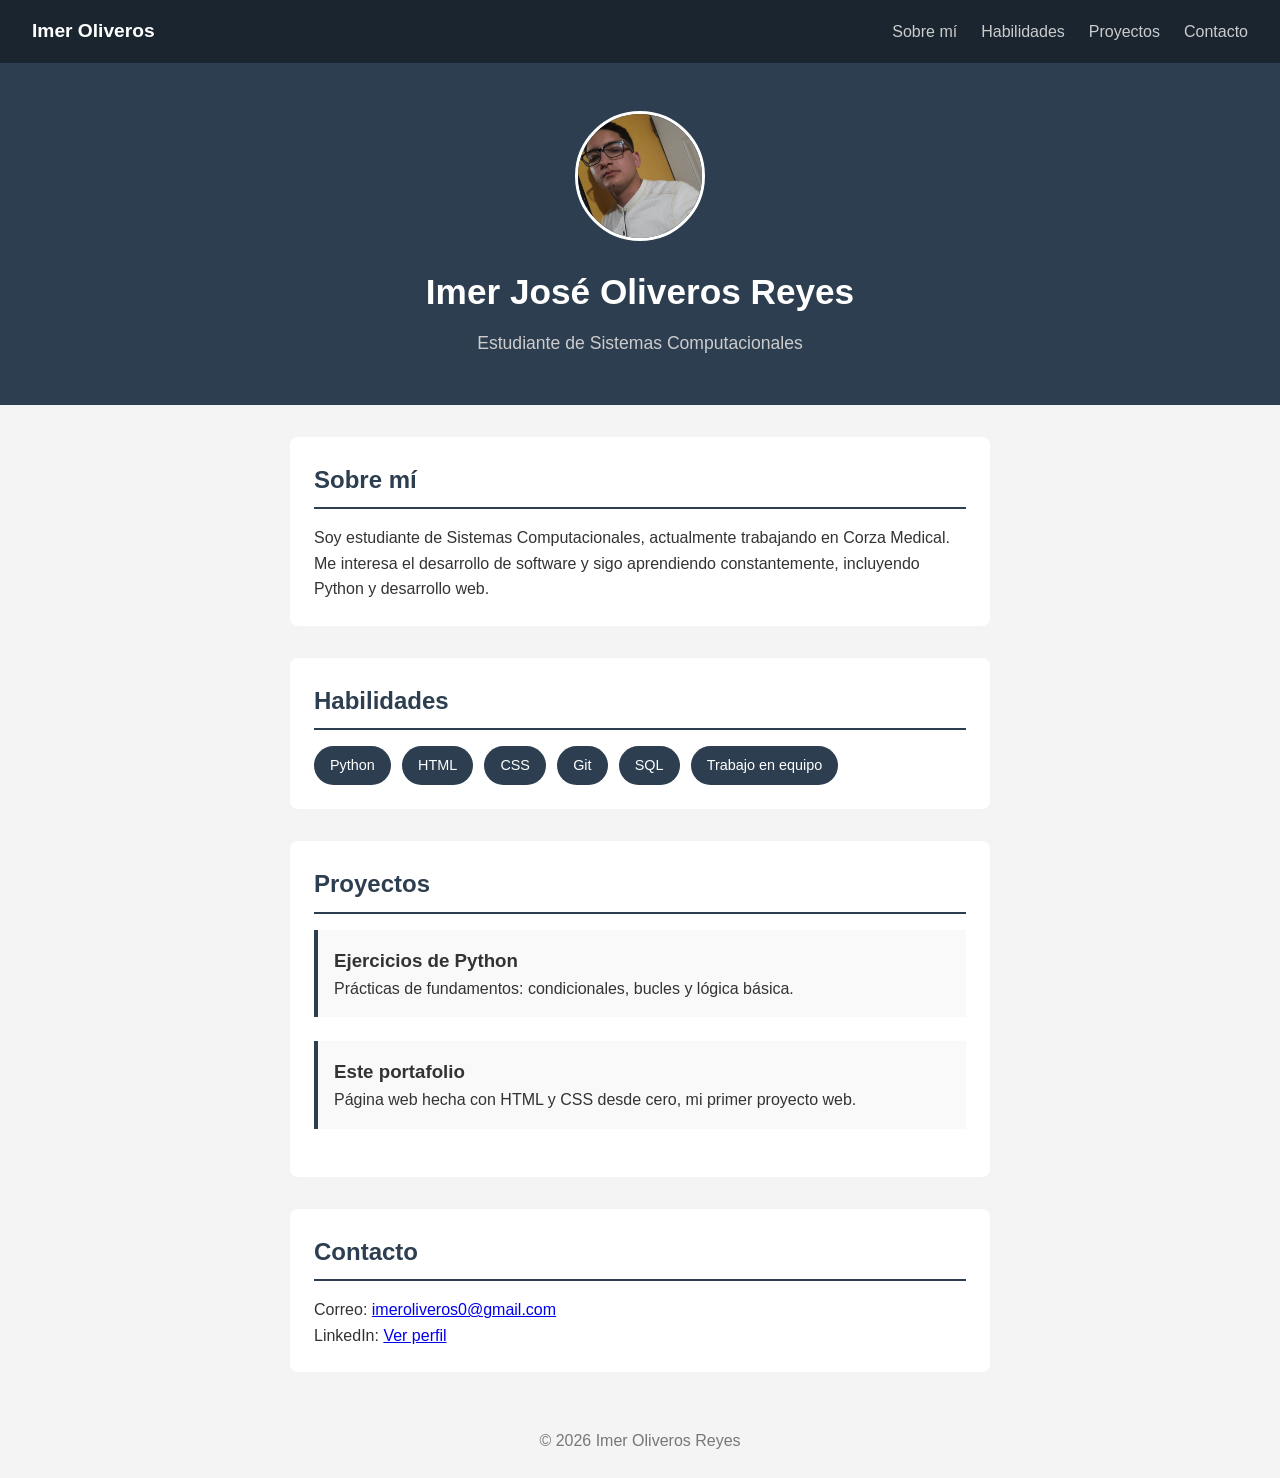
==== index.html @ b010fb0b "Rename Portafolio.html to index.html" ====
<!DOCTYPE html>
<html lang="es">
<head>
    <meta charset="UTF-8">
    <meta name="viewport" content="width=device-width, initial-scale=1.0">
    <title>Imer Oliveros | Portafolio</title>
    <link rel="stylesheet" href="style.css">
</head>
<body>

    <nav>
        <div class="nav-logo">Imer Oliveros</div>
        <ul class="nav-links">
            <li><a href="#sobre-mi">Sobre mí</a></li>
            <li><a href="#habilidades">Habilidades</a></li>
            <li><a href="#proyectos">Proyectos</a></li>
            <li><a href="#contacto">Contacto</a></li>
        </ul>
    </nav>

    <header>
        <img src="foto.png" alt="Foto de Imer Oliveros" class="foto-perfil">
        <h1>Imer José Oliveros Reyes</h1>
        <p>Estudiante de Sistemas Computacionales</p>
    </header>

    <section id="sobre-mi">
        <h2>Sobre mí</h2>
        <p>
            Soy estudiante de Sistemas Computacionales, actualmente trabajando en 
            Corza Medical. Me interesa el desarrollo de software y sigo aprendiendo 
            constantemente, incluyendo Python y desarrollo web.
        </p>
    </section>

    <section id="habilidades">
        <h2>Habilidades</h2>
        <div class="habilidades-grid">
            <span class="habilidad">Python</span>
            <span class="habilidad">HTML</span>
            <span class="habilidad">CSS</span>
            <span class="habilidad">Git</span>
            <span class="habilidad">SQL</span>
            <span class="habilidad">Trabajo en equipo</span>
        </div>
    </section>

    <section id="proyectos">
        <h2>Proyectos</h2>
        <div class="proyecto">
            <h3>Ejercicios de Python</h3>
            <p>Prácticas de fundamentos: condicionales, bucles y lógica básica.</p>
        </div>
        <div class="proyecto">
            <h3>Este portafolio</h3>
            <p>Página web hecha con HTML y CSS desde cero, mi primer proyecto web.</p>
        </div>
    </section>

    <section id="contacto">
    <h2>Contacto</h2>
    <p>Correo: <a href="mailto:imeroliveros0@gmail.com">imeroliveros0@gmail.com</a></p>
    <p>LinkedIn: <a href="https://www.linkedin.com/in/imer-jose-oliveros-reyes-026126341/" target="_blank">Ver perfil</a></p>
</section>

    <footer>
        <p>&copy; 2026 Imer Oliveros Reyes</p>
    </footer>

</body>
</html>
---- style.css ----
* {
    margin: 0;
    padding: 0;
    box-sizing: border-box;
}

body {
    font-family: 'Segoe UI', sans-serif;
    line-height: 1.6;
    color: #333;
    background-color: #f4f4f4;
}

/* Barra de navegación */
nav {
    background-color: #1a252f;
    display: flex;
    justify-content: space-between;
    align-items: center;
    padding: 1rem 2rem;
    position: sticky;
    top: 0;
    z-index: 100;
}

.nav-logo {
    color: white;
    font-weight: bold;
    font-size: 1.2rem;
}

.nav-links {
    list-style: none;
    display: flex;
    gap: 1.5rem;
}

.nav-links a {
    color: #ccc;
    text-decoration: none;
    transition: color 0.2s;
}

.nav-links a:hover {
    color: white;
}

/* Header */
header {
    background-color: #2c3e50;
    color: white;
    text-align: center;
    padding: 3rem 1rem;
}

.foto-perfil {
    width: 130px;
    height: 130px;
    border-radius: 50%;
    object-fit: cover;
    border: 3px solid white;
    margin-bottom: 1rem;
}

header h1 {
    font-size: 2.2rem;
}

header p {
    margin-top: 0.5rem;
    font-size: 1.1rem;
    color: #ccc;
}

/* Secciones */
section {
    max-width: 700px;
    margin: 2rem auto;
    padding: 1.5rem;
    background: white;
    border-radius: 8px;
    scroll-margin-top: 80px;
}

h2 {
    color: #2c3e50;
    margin-bottom: 1rem;
    border-bottom: 2px solid #2c3e50;
    padding-bottom: 0.5rem;
}

/* Habilidades */
.habilidades-grid {
    display: flex;
    flex-wrap: wrap;
    gap: 0.7rem;
}

.habilidad {
    background: #2c3e50;
    color: white;
    padding: 0.5rem 1rem;
    border-radius: 20px;
    font-size: 0.9rem;
}

/* Proyectos */
.proyecto {
    margin-bottom: 1.5rem;
    padding: 1rem;
    background: #f9f9f9;
    border-left: 4px solid #2c3e50;
}

footer {
    text-align: center;
    padding: 1.5rem;
    color: #777;
}
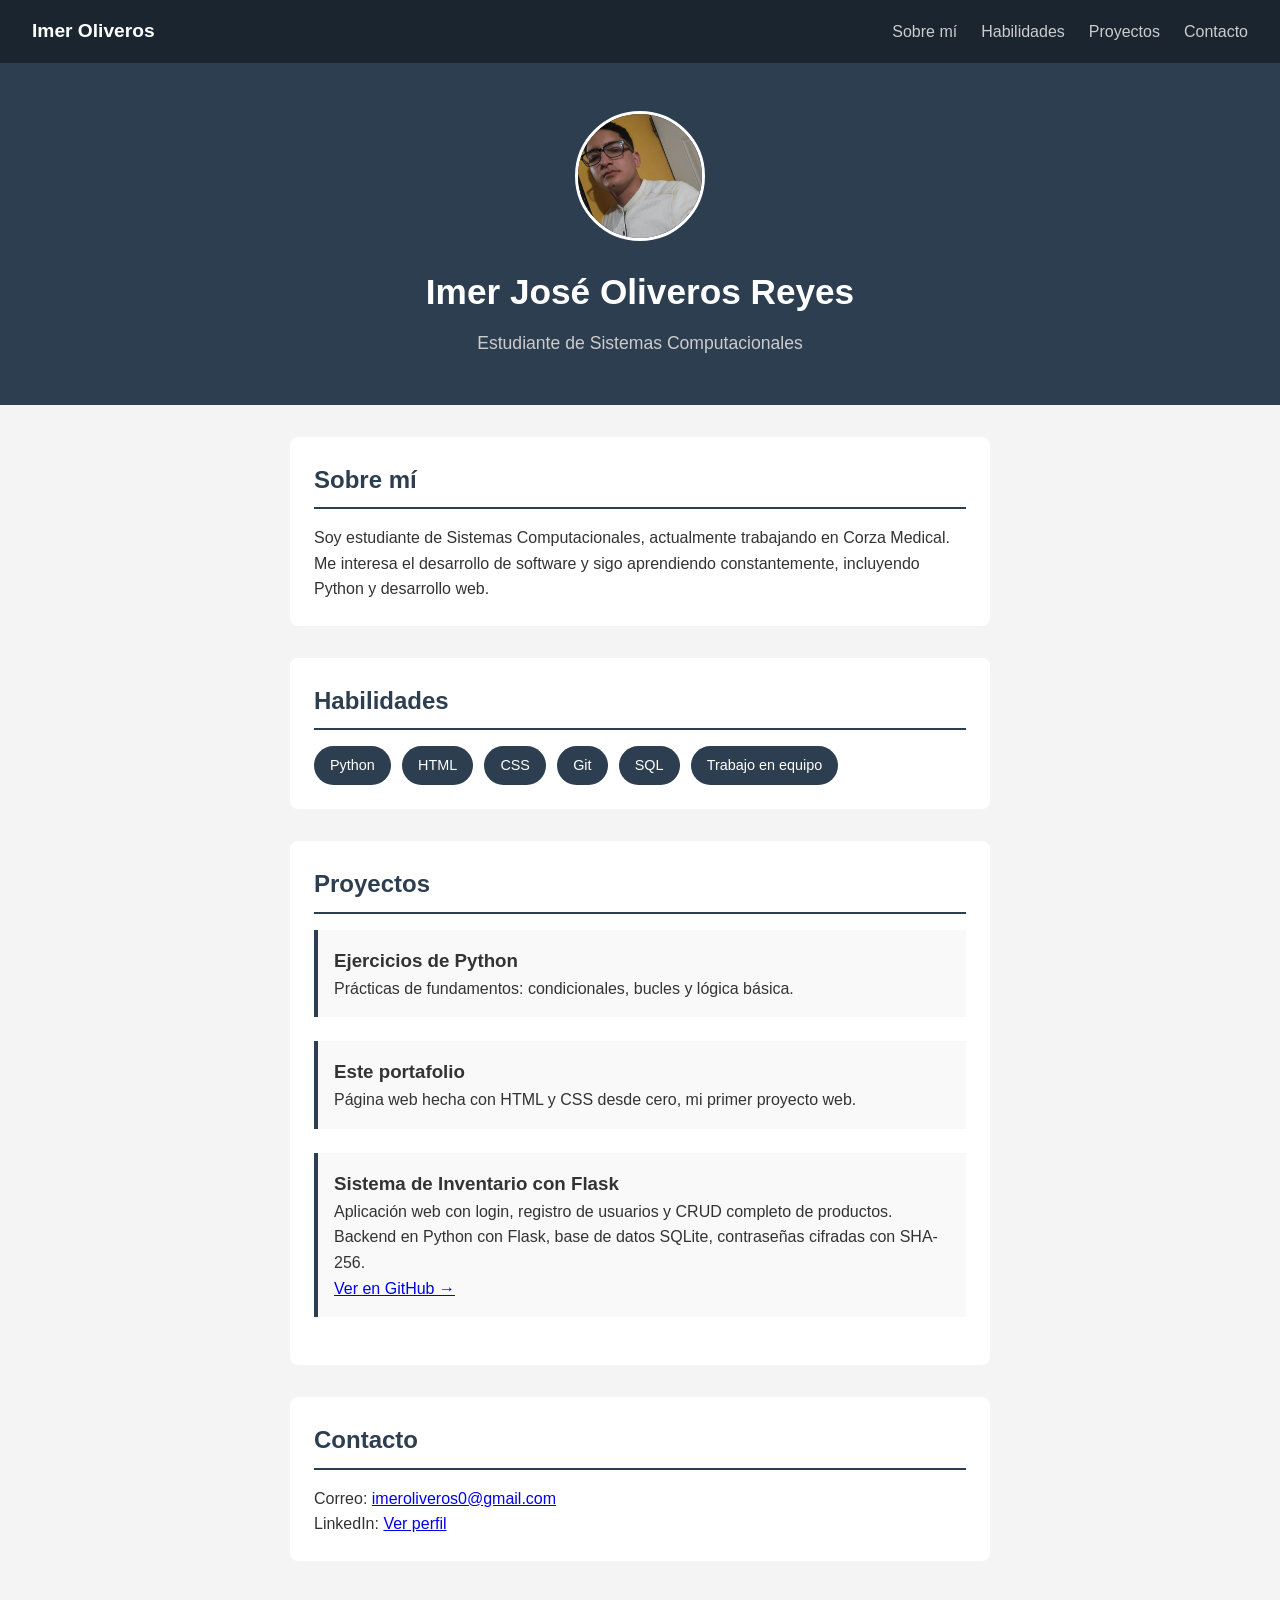
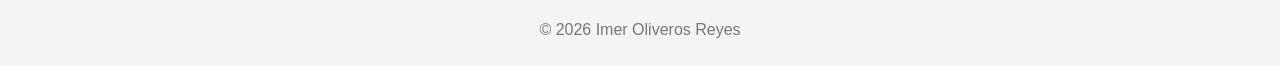
==== commit f41d93d3: "Add inventory system project to portfolio Added a new project section for an inventory system built " ====
--- a/index.html
+++ b/index.html
@@ -55,6 +55,14 @@
             <h3>Este portafolio</h3>
             <p>Página web hecha con HTML y CSS desde cero, mi primer proyecto web.</p>
         </div>
+            <div class="proyecto">
+        <h3>Sistema de Inventario con Flask</h3>
+        <p>
+            Aplicación web con login, registro de usuarios y CRUD completo de productos. 
+            Backend en Python con Flask, base de datos SQLite, contraseñas cifradas con SHA-256.
+        </p>
+        <p><a href="https://github.com/ImerOliveros/inventario-flask" target="_blank">Ver en GitHub →</a></p>
+    </div>
     </section>
 
     <section id="contacto">
--- a/style.css
+++ b/style.css
@@ -116,4 +116,43 @@
     text-align: center;
     padding: 1.5rem;
     color: #777;
+}
+
+/* Ajustes para pantallas pequeñas (celulares) */
+@media (max-width: 600px) {
+    nav {
+        flex-direction: column;
+        align-items: flex-start;
+        gap: 0.8rem;
+        padding: 1rem;
+    }
+
+    .nav-links {
+        flex-wrap: wrap;
+        gap: 1rem;
+        width: 100%;
+    }
+
+    header {
+        padding: 2rem 1rem;
+    }
+
+    header h1 {
+        font-size: 1.6rem;
+    }
+
+    .foto-perfil {
+        width: 100px;
+        height: 100px;
+    }
+
+    section {
+        max-width: 100%;
+        margin: 1rem;
+        padding: 1rem;
+    }
+
+    .habilidades-grid {
+        gap: 0.5rem;
+    }
 }
